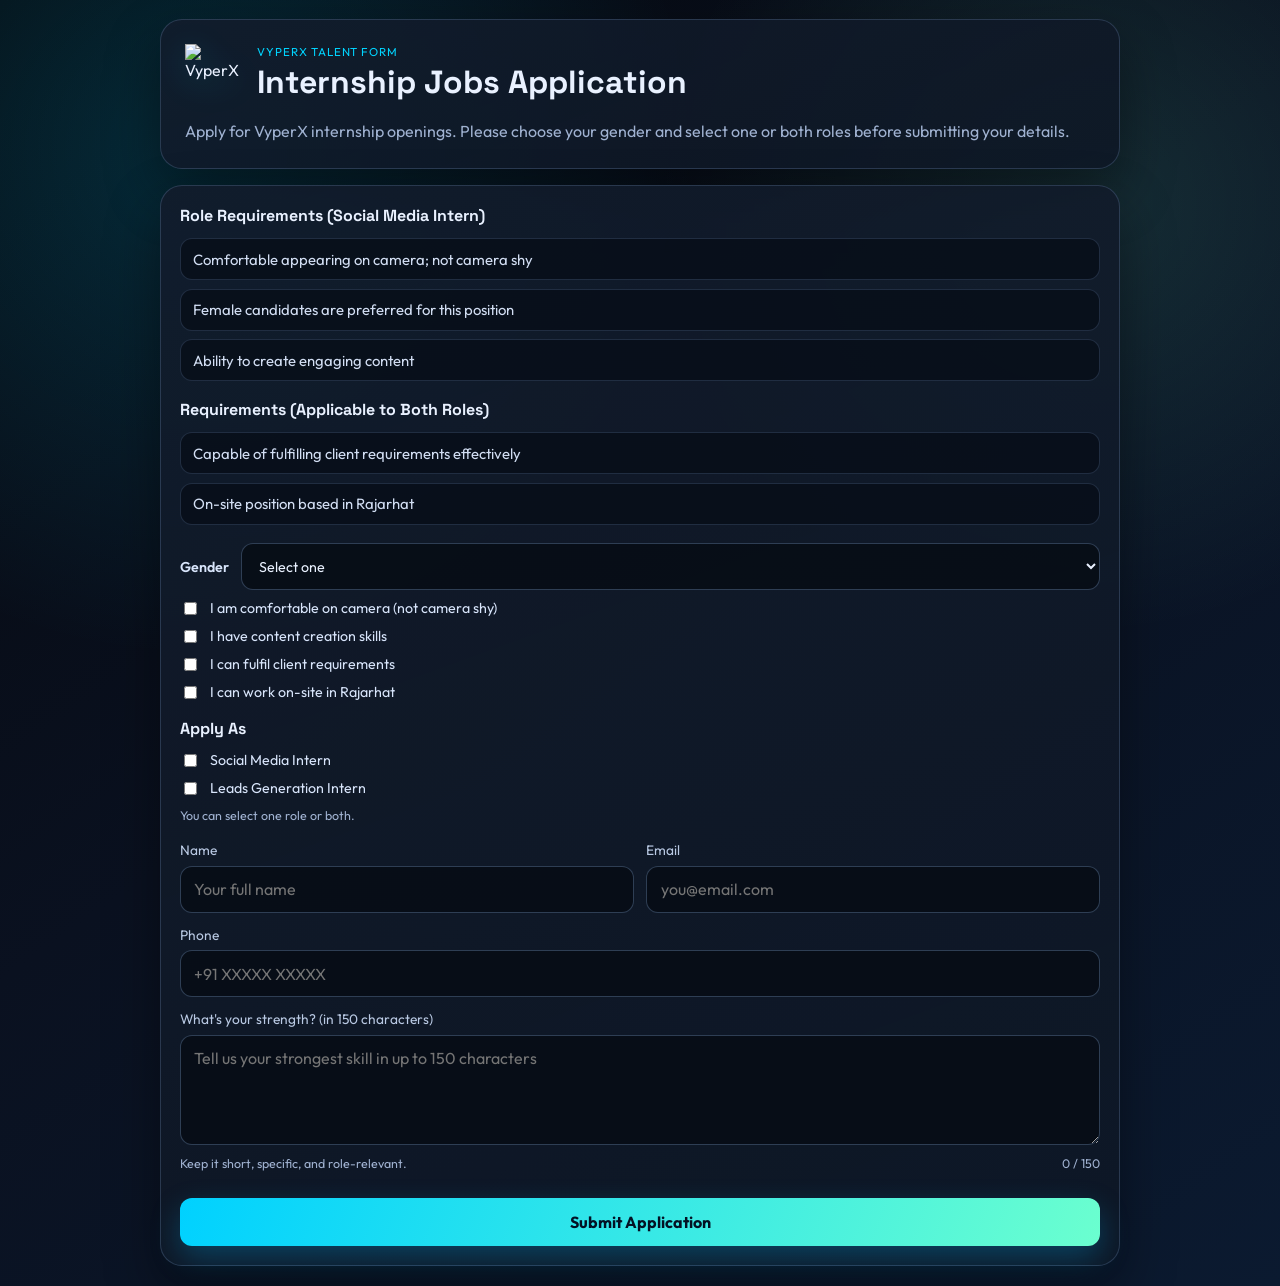
==== intern-jobs.html @ ded05752 "New Job Form Added Social Media Intern and Lead Generation Intern" ====
<!DOCTYPE html>
<html lang="en">
	<head>
		<meta charset="UTF-8" />
		<meta name="viewport" content="width=device-width, initial-scale=1.0" />
		<title>VyperX | Internship Jobs Application</title>
		<link rel="preconnect" href="https://fonts.googleapis.com" />
		<link rel="preconnect" href="https://fonts.gstatic.com" crossorigin />
		<link
			href="https://fonts.googleapis.com/css2?family=Outfit:wght@300;400;500;600;700;800&family=Space+Grotesk:wght@500;600;700&display=swap"
			rel="stylesheet"
		/>
		<link rel="icon" type="image/png" href="https://i.ibb.co/FqJ9mQ7H/Vyper-X.png" />
		<style>
			:root {
				--bg: #060a11;
				--bg-soft: #0e1522;
				--card: rgba(14, 23, 37, 0.86);
				--line: rgba(120, 151, 198, 0.26);
				--text: #e9f1ff;
				--muted: #9fb1d0;
				--accent: #00d4ff;
				--accent-2: #6bffcf;
				--danger: #ff8ea3;
			}

			* {
				box-sizing: border-box;
			}

			html,
			body {
				margin: 0;
				min-height: 100%;
				font-family: "Outfit", sans-serif;
				color: var(--text);
				background:
					radial-gradient(circle at 15% 12%, rgba(0, 212, 255, 0.16), transparent 32%),
					radial-gradient(circle at 85% 16%, rgba(107, 255, 207, 0.12), transparent 28%),
					linear-gradient(145deg, #05080e 0%, #0a1120 45%, #0b1a30 100%);
			}

			body {
				padding: 1.2rem;
			}

			.shell {
				width: min(960px, 100%);
				margin: 0 auto;
				display: grid;
				gap: 1rem;
			}

			.card {
				border: 1px solid var(--line);
				border-radius: 22px;
				background: linear-gradient(160deg, rgba(18, 28, 44, 0.9), var(--card));
				box-shadow: 0 24px 54px rgba(0, 0, 0, 0.4);
			}

			.hero {
				padding: 1.5rem;
			}

			.brand {
				display: flex;
				gap: 0.9rem;
				align-items: center;
			}

			.logo {
				width: 58px;
				height: 58px;
				object-fit: contain;
				filter: drop-shadow(0 8px 16px rgba(0, 212, 255, 0.24));
			}

			.eyebrow {
				margin: 0;
				text-transform: uppercase;
				letter-spacing: 0.08em;
				color: var(--accent);
				font-size: 0.72rem;
			}

			h1 {
				margin: 0.2rem 0 0;
				font-family: "Space Grotesk", sans-serif;
				font-size: clamp(1.35rem, 2.6vw, 2rem);
			}

			.lead {
				margin: 0.95rem 0 0;
				color: var(--muted);
				line-height: 1.65;
			}

			.form-wrap {
				padding: 1.2rem;
			}

			.section-title {
				margin: 0 0 0.75rem;
				font-family: "Space Grotesk", sans-serif;
				font-size: 1rem;
			}

			.req-grid {
				margin: 0 0 1.15rem;
				padding: 0;
				list-style: none;
				display: grid;
				gap: 0.55rem;
			}

			.req-grid li {
				padding: 0.65rem 0.75rem;
				border-radius: 12px;
				border: 1px solid rgba(120, 151, 198, 0.22);
				background: rgba(7, 14, 24, 0.78);
				color: #d2def3;
				font-size: 0.93rem;
			}

			.grid {
				display: grid;
				grid-template-columns: repeat(2, minmax(0, 1fr));
				gap: 0.8rem;
			}

			.field {
				display: grid;
				gap: 0.42rem;
			}

			.field.full {
				grid-column: 1 / -1;
			}

			label {
				color: #b9c9e3;
				font-size: 0.86rem;
			}

			input,
			textarea {
				border: 1px solid rgba(120, 151, 198, 0.35);
				border-radius: 12px;
				background: rgba(7, 12, 21, 0.84);
				color: var(--text);
				padding: 0.78rem 0.82rem;
				font: inherit;
				transition: border-color 160ms ease, box-shadow 160ms ease;
			}

			textarea {
				min-height: 110px;
				resize: vertical;
			}

			input:focus,
			textarea:focus {
				outline: none;
				border-color: var(--accent);
				box-shadow: 0 0 0 3px rgba(0, 212, 255, 0.16);
			}

			.checks {
				margin: 0.25rem 0 1rem;
				display: grid;
				gap: 0.55rem;
			}

			.check-row {
				display: flex;
				align-items: flex-start;
				justify-content: flex-start;
				gap: 0.6rem;
				color: #d8e5fb;
				font-size: 0.89rem;
			}

			.check-row > span {
				font-weight: 600;
				min-width: 78px;
				padding-top: 0.2rem;
			}

			.check-row input {
				margin-top: 0.2rem;
				accent-color: var(--accent-2);
			}

			.gender-row {
				display: grid;
				grid-template-columns: auto minmax(0, 1fr);
				align-items: center;
				gap: 0.75rem;
			}

			.gender-row > span {
				min-width: 0;
				padding-top: 0;
			}

			.gender-select {
				width: 100%;
				border: 1px solid rgba(120, 151, 198, 0.35);
				border-radius: 12px;
				background: rgba(7, 12, 21, 0.84);
				color: var(--text);
				padding: 0.78rem 0.82rem;
				font: inherit;
				transition: border-color 160ms ease, box-shadow 160ms ease;
			}

			.gender-select:focus {
				outline: none;
				border-color: var(--accent);
				box-shadow: 0 0 0 3px rgba(0, 212, 255, 0.16);
			}

			.meta {
				display: flex;
				justify-content: space-between;
				align-items: center;
				gap: 0.7rem;
				margin-top: 0.3rem;
			}

			.hint,
			.counter {
				margin: 0;
				color: var(--muted);
				font-size: 0.78rem;
			}

			.counter.limit {
				color: var(--danger);
			}

			.btn {
				width: 100%;
				border: 0;
				border-radius: 12px;
				padding: 0.88rem 1rem;
				font: inherit;
				font-weight: 700;
				color: #031224;
				cursor: pointer;
				background: linear-gradient(110deg, #00d1ff 0%, #6bffcf 100%);
				box-shadow: 0 12px 30px rgba(0, 184, 255, 0.26);
			}

			.btn:hover {
				filter: brightness(1.03);
			}

			.note {
				margin: 0.8rem 0 0;
				color: var(--muted);
				font-size: 0.78rem;
				line-height: 1.45;
			}

			.bot-field {
				position: absolute;
				left: -5000px;
			}

			@media (max-width: 700px) {
				.grid {
					grid-template-columns: 1fr;
				}
			}
		</style>
	</head>
	<body>
		<main class="shell">
			<section class="card hero">
				<div class="brand">
					<img
						src="https://i.ibb.co/h1f0hSy6/Transparent-Vyper-X.png"
						alt="VyperX"
						class="logo"
					/>
					<div>
						<p class="eyebrow">VyperX Talent Form</p>
						<h1>Internship Jobs Application</h1>
					</div>
				</div>
				<p class="lead">
					Apply for VyperX internship openings. Please choose your gender and select one or both roles before
					submitting your details.
				</p>
			</section>

			<section class="card form-wrap">
				<h2 class="section-title">Role Requirements (Social Media Intern)</h2>
				<ul class="req-grid" aria-label="Role requirements for Social Media Intern">
					<li>Comfortable appearing on camera; not camera shy</li>
					<li>Female candidates are preferred for this position</li>
					<li>Ability to create engaging content</li>
				</ul>

				<h2 class="section-title">Requirements (Applicable to Both Roles)</h2>
				<ul class="req-grid" aria-label="Requirements applicable to both roles">
					<li>Capable of fulfilling client requirements effectively</li>
					<li>On-site position based in Rajarhat</li>
				</ul>

				<form
					name="VyperX Internship Jobs Application"
					method="POST"
					action="/"
					data-netlify="true"
					netlify-honeypot="bot-field"
				>
					<input
						type="hidden"
						name="form-name"
						value="VyperX Internship Jobs Application"
					/>
					<p class="bot-field">
						<label>
							Do not fill this field if you are human:
							<input name="bot-field" />
						</label>
					</p>

					<div class="checks">
						<label class="check-row gender-row">
							<span>Gender</span>
							<select class="gender-select" name="gender" required>
								<option value="">Select one</option>
								<option value="Male">Male</option>
								<option value="Female">Female</option>
							</select>
						</label>
						<label class="check-row">
							<input type="checkbox" name="eligible_not_camera_shy" required />
							I am comfortable on camera (not camera shy)
						</label>
						<label class="check-row">
							<input type="checkbox" name="eligible_content_creator" required />
							I have content creation skills
						</label>
						<label class="check-row">
							<input type="checkbox" name="eligible_client_requirements" required />
							I can fulfil client requirements
						</label>
						<label class="check-row">
							<input type="checkbox" name="eligible_on_site_rajarhat" required />
							I can work on-site in Rajarhat
						</label>
					</div>

					<h2 class="section-title">Apply As</h2>
					<div class="checks">
						<label class="check-row">
							<input type="checkbox" name="apply_social_media_intern" value="Social Media Intern" />
							Social Media Intern
						</label>
						<label class="check-row">
							<input type="checkbox" name="apply_leads_generation_intern" value="Leads Generation Intern" />
							Leads Generation Intern
						</label>
						<p class="note" style="margin-top: 0;">You can select one role or both.</p>
					</div>

					<div class="grid">
						<div class="field">
							<label for="name">Name</label>
							<input id="name" name="name" type="text" placeholder="Your full name" required />
						</div>

						<div class="field">
							<label for="email">Email</label>
							<input id="email" name="email" type="email" placeholder="you@email.com" required />
						</div>

						<div class="field full">
							<label for="phone">Phone</label>
							<input id="phone" name="phone" type="tel" placeholder="+91 XXXXX XXXXX" required />
						</div>

						<div class="field full">
							<label for="strength">What's your strength? (in 150 characters)</label>
							<textarea
								id="strength"
								name="strength"
								maxlength="150"
								placeholder="Tell us your strongest skill in up to 150 characters"
								required
							></textarea>
							<div class="meta">
								<p class="hint">Keep it short, specific, and role-relevant.</p>
								<p class="counter" id="strengthCounter">0 / 150</p>
							</div>
                            <br/>
						</div>
					</div>

					<button type="submit" class="btn">Submit Application</button>

				</form>
			</section>
		</main>

		<script>
			const strengthInput = document.getElementById("strength");
			const counter = document.getElementById("strengthCounter");

			function updateCounter() {
				const count = strengthInput.value.length;
				counter.textContent = `${count} / 150`;
				counter.classList.toggle("limit", count >= 150);
			}

			strengthInput.addEventListener("input", updateCounter);
			updateCounter();
		</script>
	</body>
</html>
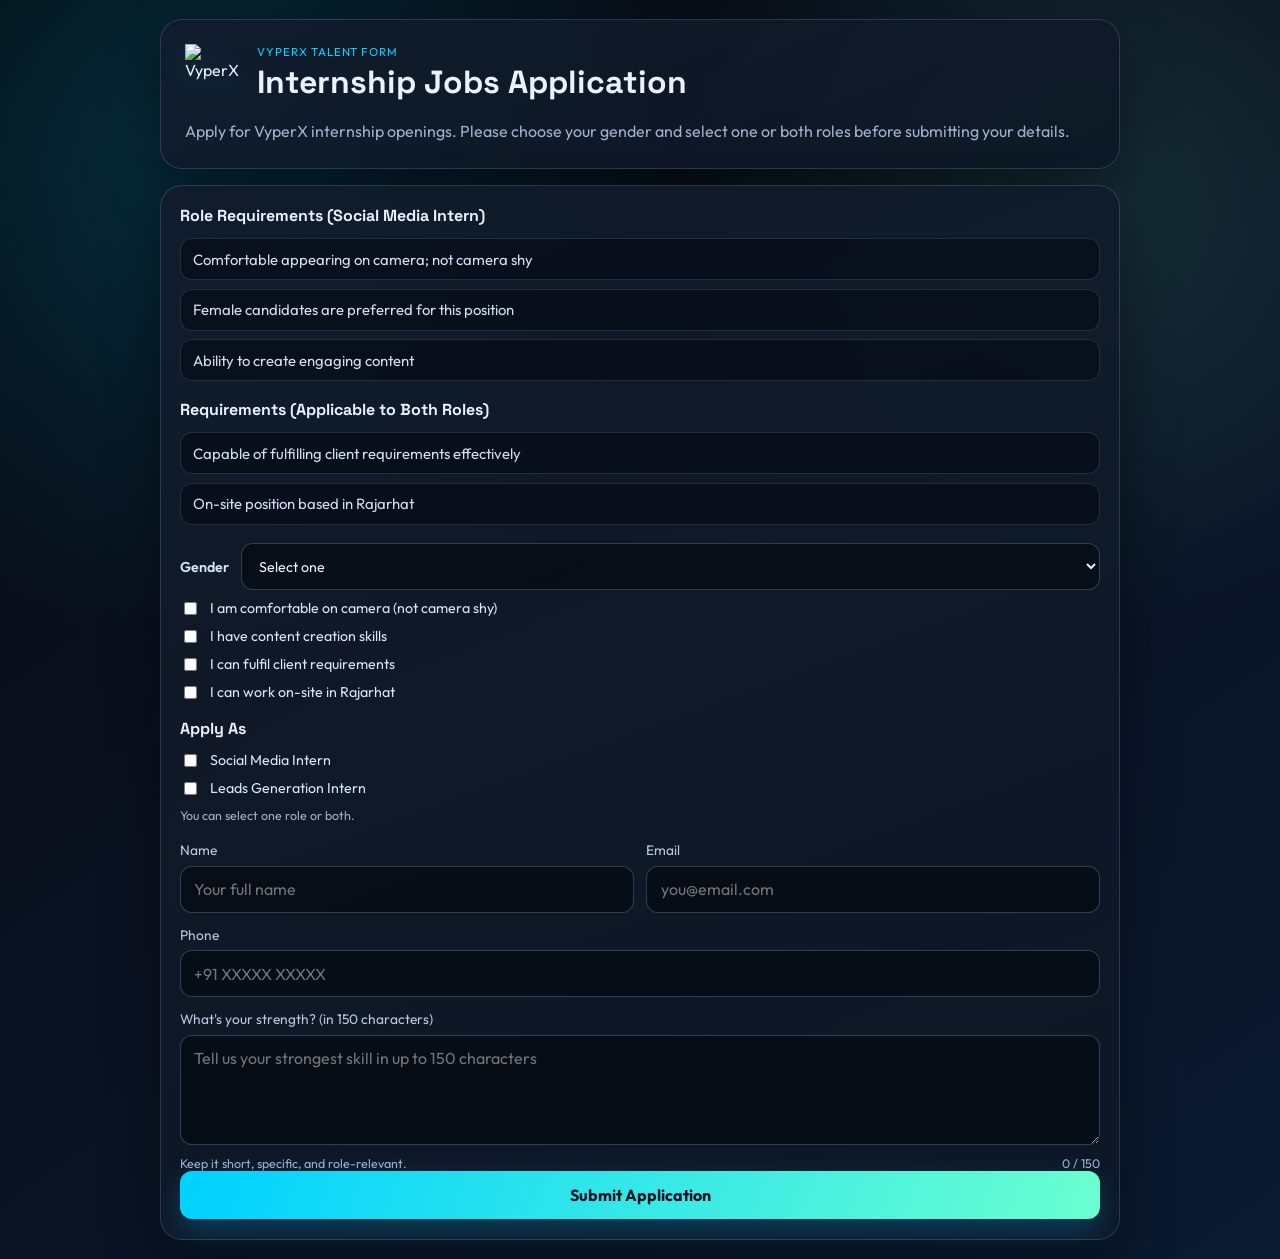
==== commit 755c9c6d: "Updated" ====
--- a/intern-jobs.html
+++ b/intern-jobs.html
@@ -263,6 +263,23 @@
 				line-height: 1.45;
 			}
 
+			.submit-status {
+				margin: 0.85rem 0 0;
+				padding: 0.85rem 0.95rem;
+				border-radius: 12px;
+				border: 1px solid rgba(33, 211, 138, 0.35);
+				background: rgba(33, 211, 138, 0.12);
+				color: #bff9df;
+				font-size: 0.92rem;
+				line-height: 1.45;
+			}
+
+			.submit-status.error {
+				border-color: rgba(255, 142, 163, 0.35);
+				background: rgba(255, 142, 163, 0.12);
+				color: #ffd1da;
+			}
+
 			.bot-field {
 				position: absolute;
 				left: -5000px;
@@ -397,19 +414,22 @@
 								<p class="hint">Keep it short, specific, and role-relevant.</p>
 								<p class="counter" id="strengthCounter">0 / 150</p>
 							</div>
-                            <br/>
 						</div>
 					</div>
 
-					<button type="submit" class="btn">Submit Application</button>
+					<button type="submit" class="btn" id="submitBtn">Submit Application</button>
+					<p class="submit-status" id="submitStatus" hidden></p>
 
 				</form>
 			</section>
 		</main>
 
 		<script>
+			const form = document.querySelector('form[name="VyperX Internship Jobs Application"]');
 			const strengthInput = document.getElementById("strength");
 			const counter = document.getElementById("strengthCounter");
+			const submitBtn = document.getElementById("submitBtn");
+			const submitStatus = document.getElementById("submitStatus");
 
 			function updateCounter() {
 				const count = strengthInput.value.length;
@@ -419,6 +439,44 @@
 
 			strengthInput.addEventListener("input", updateCounter);
 			updateCounter();
+
+			form.addEventListener("submit", async (event) => {
+				event.preventDefault();
+
+				if (!form.reportValidity()) {
+					return;
+				}
+
+				submitBtn.disabled = true;
+				submitBtn.textContent = "Submitting...";
+				submitStatus.hidden = true;
+				submitStatus.classList.remove("error");
+
+				try {
+					const body = new URLSearchParams(new FormData(form)).toString();
+					const response = await fetch("/", {
+						method: "POST",
+						headers: { "Content-Type": "application/x-www-form-urlencoded" },
+						body,
+					});
+
+					if (!response.ok) {
+						throw new Error("Submission failed");
+					}
+
+					form.reset();
+					updateCounter();
+					submitStatus.textContent = "Submitted successfully. We have received your application.";
+					submitStatus.hidden = false;
+				} catch (error) {
+					submitStatus.textContent = "Submission failed. Please try again.";
+					submitStatus.hidden = false;
+					submitStatus.classList.add("error");
+				} finally {
+					submitBtn.disabled = false;
+					submitBtn.textContent = "Submit Application";
+				}
+			});
 		</script>
 	</body>
 </html>
